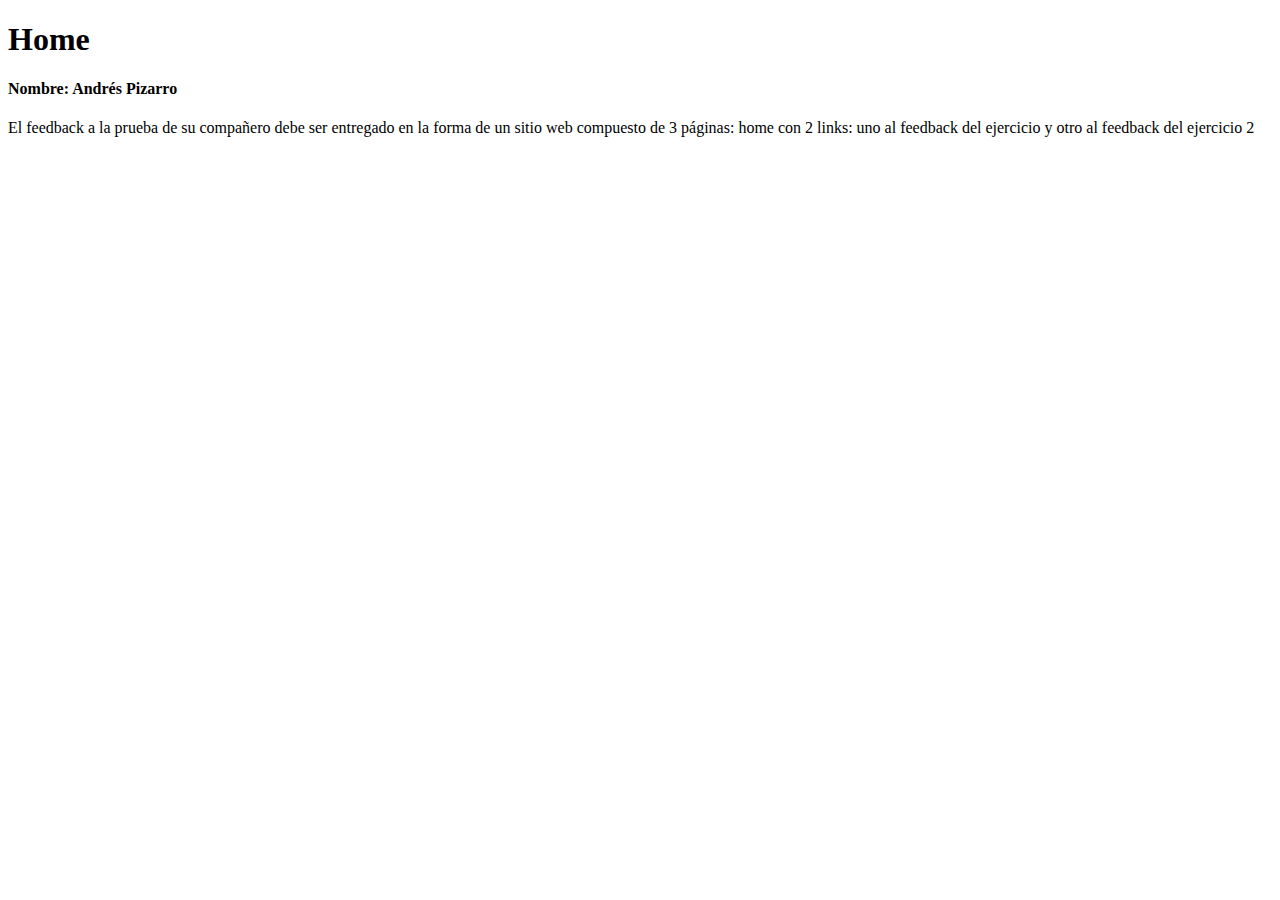
==== index.html @ bb94f4ad "agregado nombre" ====
<!DOCTYPE html>
<html>

    <head>
        <meta charset="UTF-8">
        <title>Primera página</title>
    </head>
        <h1>Home</h1>
    <body>
        <h4>Nombre: Andrés Pizarro</h4>
        <P>El feedback a la prueba de su compañero debe ser entregado en la forma de un sitio web compuesto de 3 páginas: home con 2 links: uno al feedback del ejercicio y otro al feedback del ejercicio 2</P>
    </body>
</html>
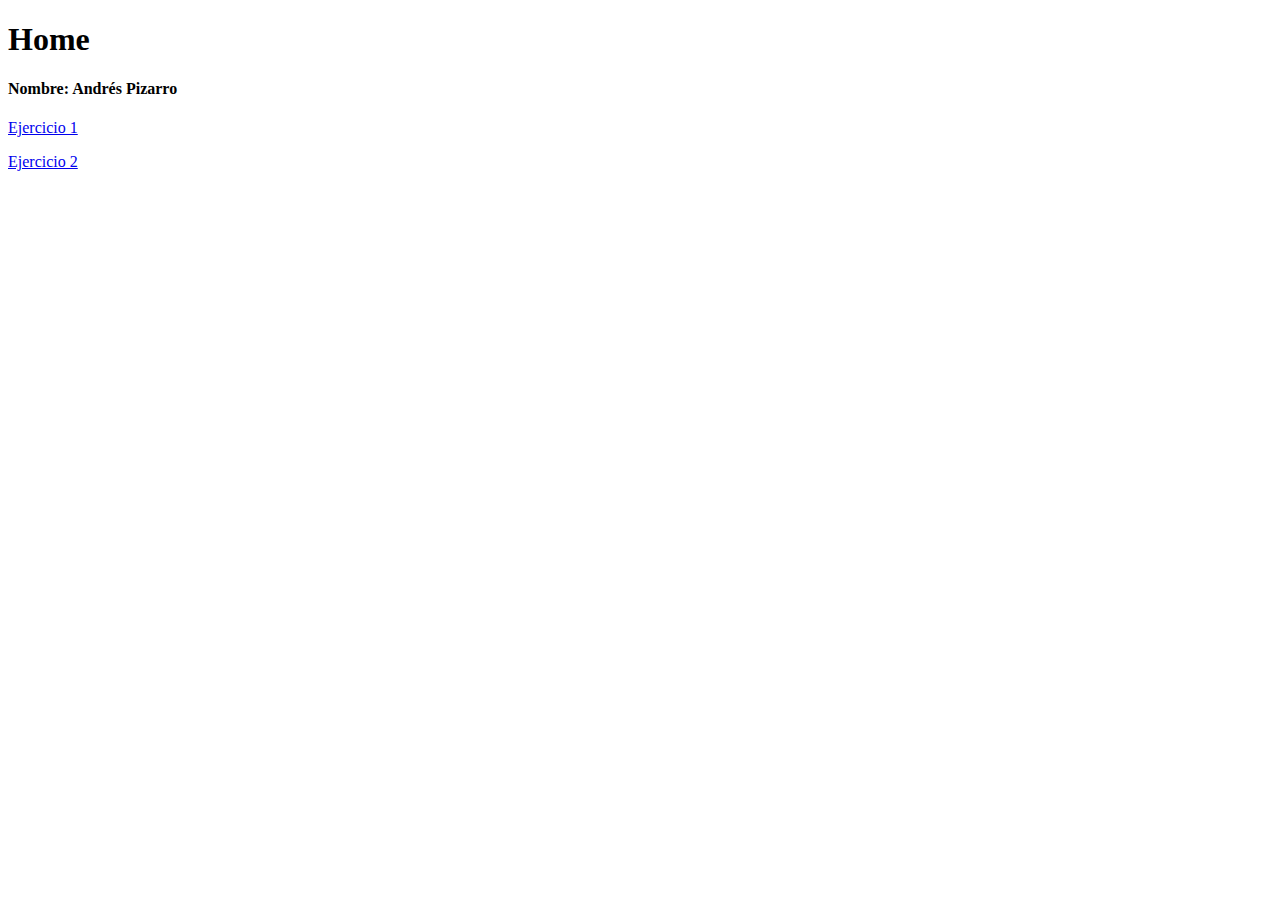
==== commit 00c48e54: "links agregados" ====
--- a/index.html
+++ b/index.html
@@ -8,6 +8,7 @@
         <h1>Home</h1>
     <body>
         <h4>Nombre: Andrés Pizarro</h4>
-        <P>El feedback a la prueba de su compañero debe ser entregado en la forma de un sitio web compuesto de 3 páginas: home con 2 links: uno al feedback del ejercicio y otro al feedback del ejercicio 2</P>
+        <P><a href="ejercicio1.html">Ejercicio 1</a></P>
+        <p><a href="ejercicio2.html">Ejercicio 2</a></p>
     </body>
 </html>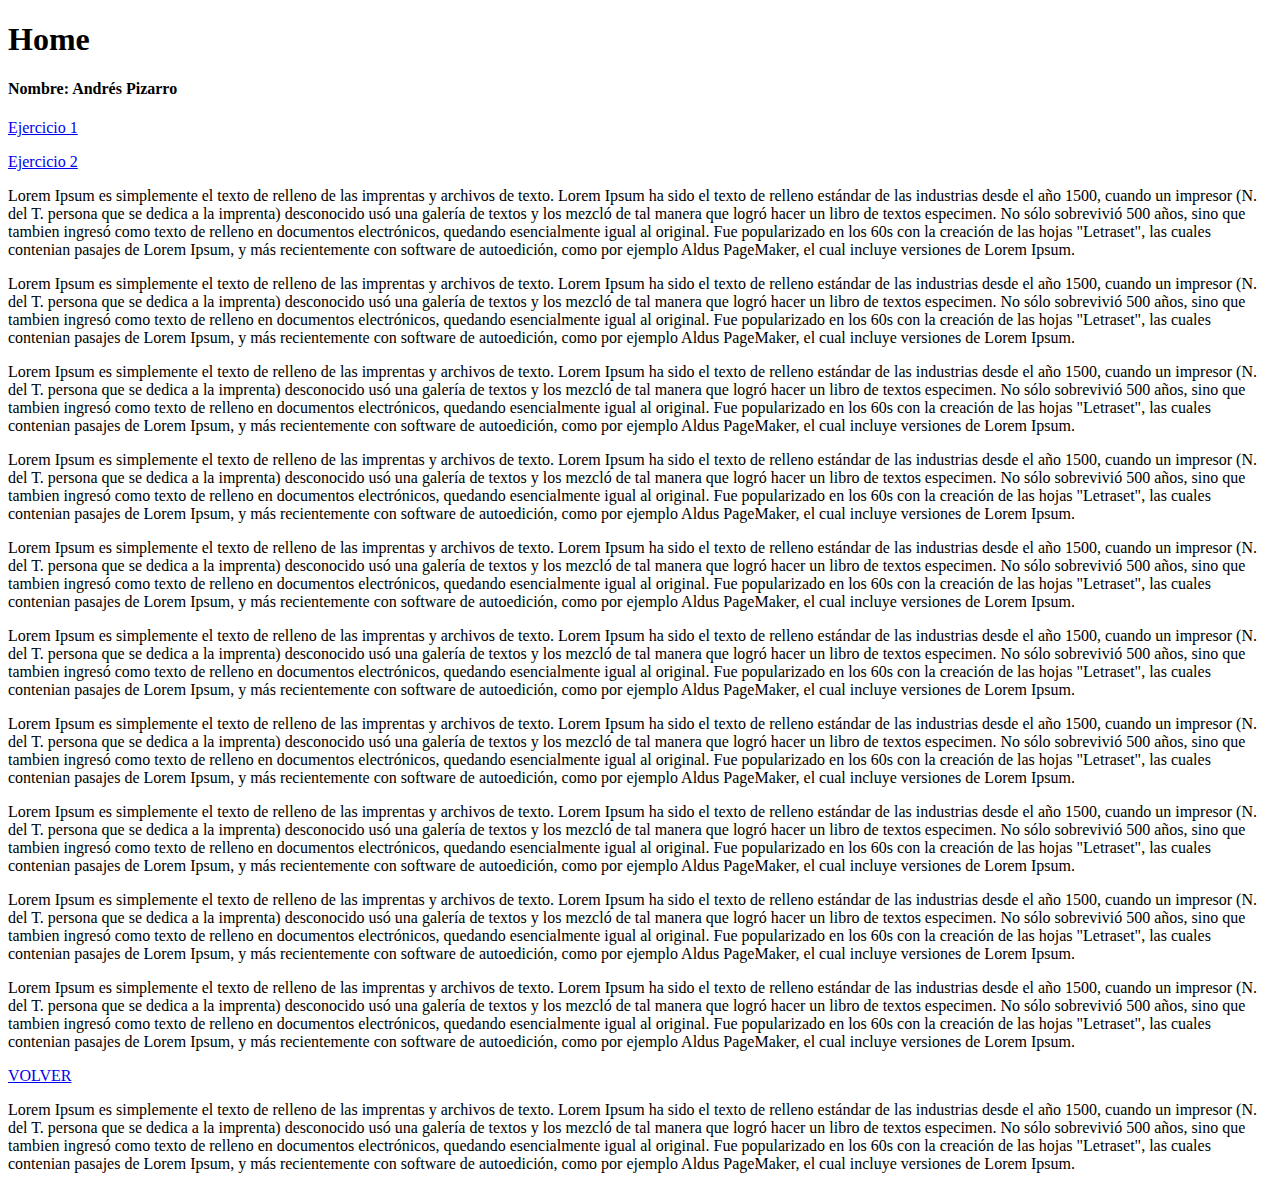
==== commit b89cac3a: "volver al tope" ====
--- a/index.html
+++ b/index.html
@@ -10,5 +10,40 @@
         <h4>Nombre: Andrés Pizarro</h4>
         <P><a href="ejercicio1.html">Ejercicio 1</a></P>
         <p><a href="ejercicio2.html">Ejercicio 2</a></p>
+
+        <p>
+            Lorem Ipsum es simplemente el texto de relleno de las imprentas y archivos de texto. Lorem Ipsum ha sido el texto de relleno estándar de las industrias desde el año 1500, cuando un impresor (N. del T. persona que se dedica a la imprenta) desconocido usó una galería de textos y los mezcló de tal manera que logró hacer un libro de textos especimen. No sólo sobrevivió 500 años, sino que tambien ingresó como texto de relleno en documentos electrónicos, quedando esencialmente igual al original. Fue popularizado en los 60s con la creación de las hojas "Letraset", las cuales contenian pasajes de Lorem Ipsum, y más recientemente con software de autoedición, como por ejemplo Aldus PageMaker, el cual incluye versiones de Lorem Ipsum.
+        </p>
+        <p>
+            Lorem Ipsum es simplemente el texto de relleno de las imprentas y archivos de texto. Lorem Ipsum ha sido el texto de relleno estándar de las industrias desde el año 1500, cuando un impresor (N. del T. persona que se dedica a la imprenta) desconocido usó una galería de textos y los mezcló de tal manera que logró hacer un libro de textos especimen. No sólo sobrevivió 500 años, sino que tambien ingresó como texto de relleno en documentos electrónicos, quedando esencialmente igual al original. Fue popularizado en los 60s con la creación de las hojas "Letraset", las cuales contenian pasajes de Lorem Ipsum, y más recientemente con software de autoedición, como por ejemplo Aldus PageMaker, el cual incluye versiones de Lorem Ipsum.
+        </p>
+        <p>
+            Lorem Ipsum es simplemente el texto de relleno de las imprentas y archivos de texto. Lorem Ipsum ha sido el texto de relleno estándar de las industrias desde el año 1500, cuando un impresor (N. del T. persona que se dedica a la imprenta) desconocido usó una galería de textos y los mezcló de tal manera que logró hacer un libro de textos especimen. No sólo sobrevivió 500 años, sino que tambien ingresó como texto de relleno en documentos electrónicos, quedando esencialmente igual al original. Fue popularizado en los 60s con la creación de las hojas "Letraset", las cuales contenian pasajes de Lorem Ipsum, y más recientemente con software de autoedición, como por ejemplo Aldus PageMaker, el cual incluye versiones de Lorem Ipsum.
+        </p>
+        <p>
+            Lorem Ipsum es simplemente el texto de relleno de las imprentas y archivos de texto. Lorem Ipsum ha sido el texto de relleno estándar de las industrias desde el año 1500, cuando un impresor (N. del T. persona que se dedica a la imprenta) desconocido usó una galería de textos y los mezcló de tal manera que logró hacer un libro de textos especimen. No sólo sobrevivió 500 años, sino que tambien ingresó como texto de relleno en documentos electrónicos, quedando esencialmente igual al original. Fue popularizado en los 60s con la creación de las hojas "Letraset", las cuales contenian pasajes de Lorem Ipsum, y más recientemente con software de autoedición, como por ejemplo Aldus PageMaker, el cual incluye versiones de Lorem Ipsum.
+        </p>
+        <p>
+            Lorem Ipsum es simplemente el texto de relleno de las imprentas y archivos de texto. Lorem Ipsum ha sido el texto de relleno estándar de las industrias desde el año 1500, cuando un impresor (N. del T. persona que se dedica a la imprenta) desconocido usó una galería de textos y los mezcló de tal manera que logró hacer un libro de textos especimen. No sólo sobrevivió 500 años, sino que tambien ingresó como texto de relleno en documentos electrónicos, quedando esencialmente igual al original. Fue popularizado en los 60s con la creación de las hojas "Letraset", las cuales contenian pasajes de Lorem Ipsum, y más recientemente con software de autoedición, como por ejemplo Aldus PageMaker, el cual incluye versiones de Lorem Ipsum.
+        </p>
+        <p>
+            Lorem Ipsum es simplemente el texto de relleno de las imprentas y archivos de texto. Lorem Ipsum ha sido el texto de relleno estándar de las industrias desde el año 1500, cuando un impresor (N. del T. persona que se dedica a la imprenta) desconocido usó una galería de textos y los mezcló de tal manera que logró hacer un libro de textos especimen. No sólo sobrevivió 500 años, sino que tambien ingresó como texto de relleno en documentos electrónicos, quedando esencialmente igual al original. Fue popularizado en los 60s con la creación de las hojas "Letraset", las cuales contenian pasajes de Lorem Ipsum, y más recientemente con software de autoedición, como por ejemplo Aldus PageMaker, el cual incluye versiones de Lorem Ipsum.
+        </p>
+        <p>
+            Lorem Ipsum es simplemente el texto de relleno de las imprentas y archivos de texto. Lorem Ipsum ha sido el texto de relleno estándar de las industrias desde el año 1500, cuando un impresor (N. del T. persona que se dedica a la imprenta) desconocido usó una galería de textos y los mezcló de tal manera que logró hacer un libro de textos especimen. No sólo sobrevivió 500 años, sino que tambien ingresó como texto de relleno en documentos electrónicos, quedando esencialmente igual al original. Fue popularizado en los 60s con la creación de las hojas "Letraset", las cuales contenian pasajes de Lorem Ipsum, y más recientemente con software de autoedición, como por ejemplo Aldus PageMaker, el cual incluye versiones de Lorem Ipsum.
+        </p>
+        <p>
+            Lorem Ipsum es simplemente el texto de relleno de las imprentas y archivos de texto. Lorem Ipsum ha sido el texto de relleno estándar de las industrias desde el año 1500, cuando un impresor (N. del T. persona que se dedica a la imprenta) desconocido usó una galería de textos y los mezcló de tal manera que logró hacer un libro de textos especimen. No sólo sobrevivió 500 años, sino que tambien ingresó como texto de relleno en documentos electrónicos, quedando esencialmente igual al original. Fue popularizado en los 60s con la creación de las hojas "Letraset", las cuales contenian pasajes de Lorem Ipsum, y más recientemente con software de autoedición, como por ejemplo Aldus PageMaker, el cual incluye versiones de Lorem Ipsum.
+        </p>
+        <p>
+            Lorem Ipsum es simplemente el texto de relleno de las imprentas y archivos de texto. Lorem Ipsum ha sido el texto de relleno estándar de las industrias desde el año 1500, cuando un impresor (N. del T. persona que se dedica a la imprenta) desconocido usó una galería de textos y los mezcló de tal manera que logró hacer un libro de textos especimen. No sólo sobrevivió 500 años, sino que tambien ingresó como texto de relleno en documentos electrónicos, quedando esencialmente igual al original. Fue popularizado en los 60s con la creación de las hojas "Letraset", las cuales contenian pasajes de Lorem Ipsum, y más recientemente con software de autoedición, como por ejemplo Aldus PageMaker, el cual incluye versiones de Lorem Ipsum.
+        </p>
+        <p>
+            Lorem Ipsum es simplemente el texto de relleno de las imprentas y archivos de texto. Lorem Ipsum ha sido el texto de relleno estándar de las industrias desde el año 1500, cuando un impresor (N. del T. persona que se dedica a la imprenta) desconocido usó una galería de textos y los mezcló de tal manera que logró hacer un libro de textos especimen. No sólo sobrevivió 500 años, sino que tambien ingresó como texto de relleno en documentos electrónicos, quedando esencialmente igual al original. Fue popularizado en los 60s con la creación de las hojas "Letraset", las cuales contenian pasajes de Lorem Ipsum, y más recientemente con software de autoedición, como por ejemplo Aldus PageMaker, el cual incluye versiones de Lorem Ipsum.
+        </p>
+        <a href="#"> VOLVER</a>
+        <p>
+            Lorem Ipsum es simplemente el texto de relleno de las imprentas y archivos de texto. Lorem Ipsum ha sido el texto de relleno estándar de las industrias desde el año 1500, cuando un impresor (N. del T. persona que se dedica a la imprenta) desconocido usó una galería de textos y los mezcló de tal manera que logró hacer un libro de textos especimen. No sólo sobrevivió 500 años, sino que tambien ingresó como texto de relleno en documentos electrónicos, quedando esencialmente igual al original. Fue popularizado en los 60s con la creación de las hojas "Letraset", las cuales contenian pasajes de Lorem Ipsum, y más recientemente con software de autoedición, como por ejemplo Aldus PageMaker, el cual incluye versiones de Lorem Ipsum.
+        </p>
     </body>
 </html>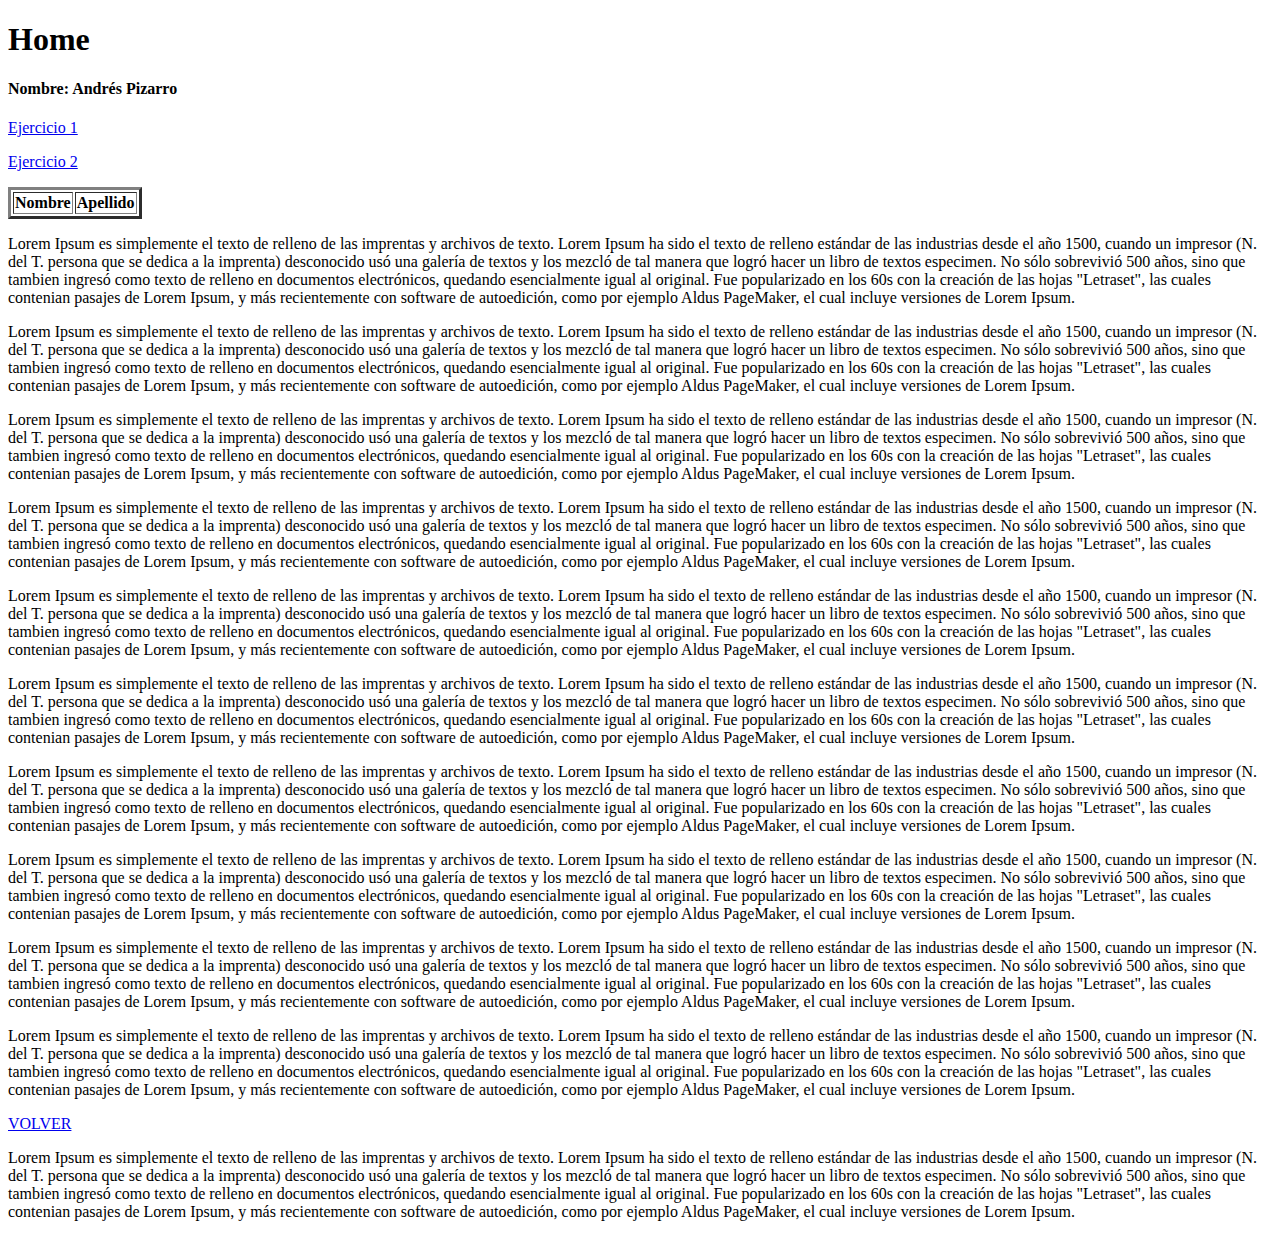
==== commit db2ffbd3: "fix" ====
--- a/index.html
+++ b/index.html
@@ -10,6 +10,11 @@
         <h4>Nombre: Andrés Pizarro</h4>
         <P><a href="ejercicio1.html">Ejercicio 1</a></P>
         <p><a href="ejercicio2.html">Ejercicio 2</a></p>
+        
+        <table border="3">
+            <th>Nombre</th>
+            <th>Apellido</th>
+        </table>
 
         <p>
             Lorem Ipsum es simplemente el texto de relleno de las imprentas y archivos de texto. Lorem Ipsum ha sido el texto de relleno estándar de las industrias desde el año 1500, cuando un impresor (N. del T. persona que se dedica a la imprenta) desconocido usó una galería de textos y los mezcló de tal manera que logró hacer un libro de textos especimen. No sólo sobrevivió 500 años, sino que tambien ingresó como texto de relleno en documentos electrónicos, quedando esencialmente igual al original. Fue popularizado en los 60s con la creación de las hojas "Letraset", las cuales contenian pasajes de Lorem Ipsum, y más recientemente con software de autoedición, como por ejemplo Aldus PageMaker, el cual incluye versiones de Lorem Ipsum.
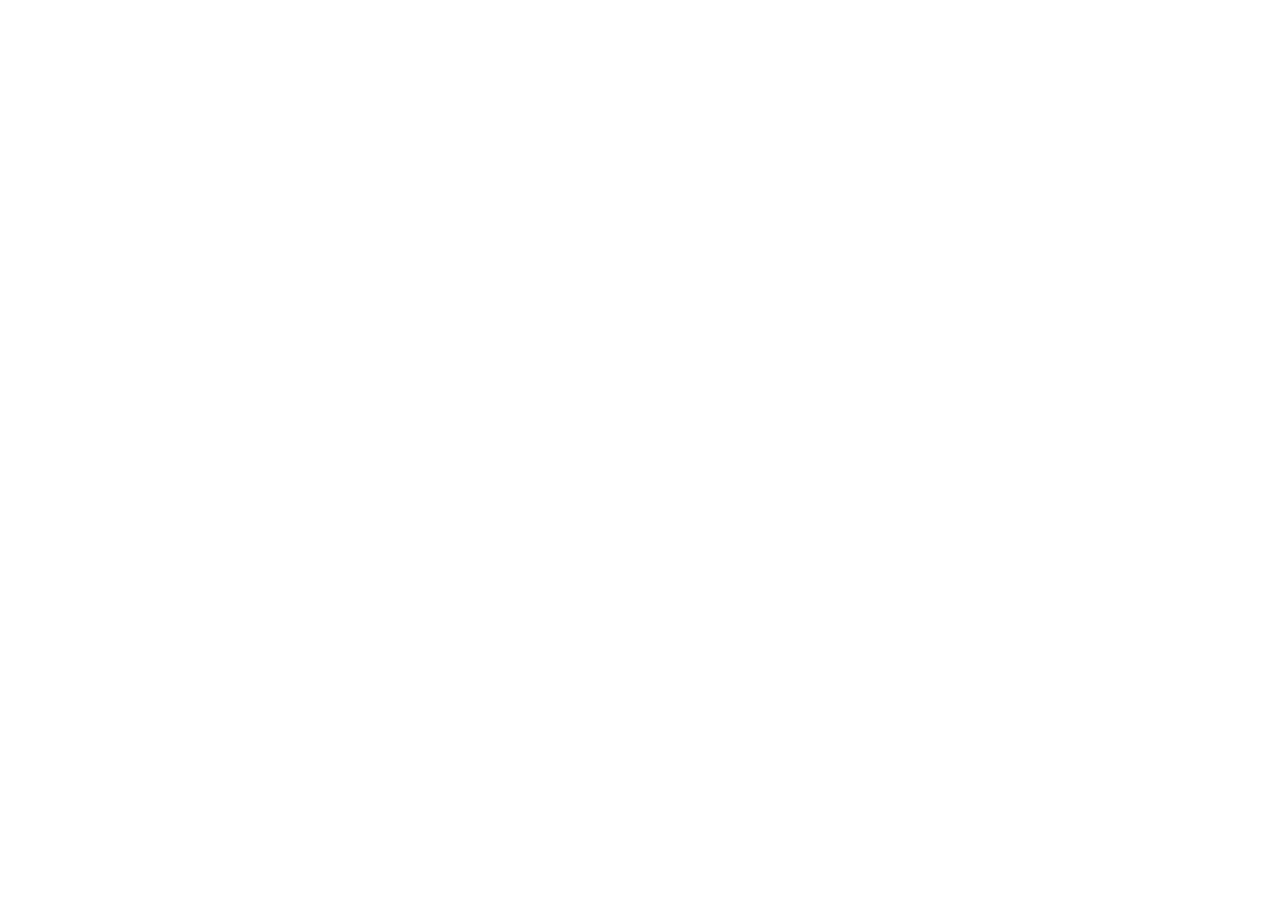
==== commit 26e65d2c: "Nueva base" ====
--- a/index.html
+++ b/index.html
@@ -3,52 +3,10 @@
 
     <head>
         <meta charset="UTF-8">
-        <title>Primera página</title>
+        <title>Dashboard</title>
+        <link rel="stylesheet" type="text/css" href="style.css">
     </head>
-        <h1>Home</h1>
     <body>
-        <h4>Nombre: Andrés Pizarro</h4>
-        <P><a href="ejercicio1.html">Ejercicio 1</a></P>
-        <p><a href="ejercicio2.html">Ejercicio 2</a></p>
-        
-        <table border="3">
-            <th>Nombre</th>
-            <th>Apellido</th>
-        </table>
 
-        <p>
-            Lorem Ipsum es simplemente el texto de relleno de las imprentas y archivos de texto. Lorem Ipsum ha sido el texto de relleno estándar de las industrias desde el año 1500, cuando un impresor (N. del T. persona que se dedica a la imprenta) desconocido usó una galería de textos y los mezcló de tal manera que logró hacer un libro de textos especimen. No sólo sobrevivió 500 años, sino que tambien ingresó como texto de relleno en documentos electrónicos, quedando esencialmente igual al original. Fue popularizado en los 60s con la creación de las hojas "Letraset", las cuales contenian pasajes de Lorem Ipsum, y más recientemente con software de autoedición, como por ejemplo Aldus PageMaker, el cual incluye versiones de Lorem Ipsum.
-        </p>
-        <p>
-            Lorem Ipsum es simplemente el texto de relleno de las imprentas y archivos de texto. Lorem Ipsum ha sido el texto de relleno estándar de las industrias desde el año 1500, cuando un impresor (N. del T. persona que se dedica a la imprenta) desconocido usó una galería de textos y los mezcló de tal manera que logró hacer un libro de textos especimen. No sólo sobrevivió 500 años, sino que tambien ingresó como texto de relleno en documentos electrónicos, quedando esencialmente igual al original. Fue popularizado en los 60s con la creación de las hojas "Letraset", las cuales contenian pasajes de Lorem Ipsum, y más recientemente con software de autoedición, como por ejemplo Aldus PageMaker, el cual incluye versiones de Lorem Ipsum.
-        </p>
-        <p>
-            Lorem Ipsum es simplemente el texto de relleno de las imprentas y archivos de texto. Lorem Ipsum ha sido el texto de relleno estándar de las industrias desde el año 1500, cuando un impresor (N. del T. persona que se dedica a la imprenta) desconocido usó una galería de textos y los mezcló de tal manera que logró hacer un libro de textos especimen. No sólo sobrevivió 500 años, sino que tambien ingresó como texto de relleno en documentos electrónicos, quedando esencialmente igual al original. Fue popularizado en los 60s con la creación de las hojas "Letraset", las cuales contenian pasajes de Lorem Ipsum, y más recientemente con software de autoedición, como por ejemplo Aldus PageMaker, el cual incluye versiones de Lorem Ipsum.
-        </p>
-        <p>
-            Lorem Ipsum es simplemente el texto de relleno de las imprentas y archivos de texto. Lorem Ipsum ha sido el texto de relleno estándar de las industrias desde el año 1500, cuando un impresor (N. del T. persona que se dedica a la imprenta) desconocido usó una galería de textos y los mezcló de tal manera que logró hacer un libro de textos especimen. No sólo sobrevivió 500 años, sino que tambien ingresó como texto de relleno en documentos electrónicos, quedando esencialmente igual al original. Fue popularizado en los 60s con la creación de las hojas "Letraset", las cuales contenian pasajes de Lorem Ipsum, y más recientemente con software de autoedición, como por ejemplo Aldus PageMaker, el cual incluye versiones de Lorem Ipsum.
-        </p>
-        <p>
-            Lorem Ipsum es simplemente el texto de relleno de las imprentas y archivos de texto. Lorem Ipsum ha sido el texto de relleno estándar de las industrias desde el año 1500, cuando un impresor (N. del T. persona que se dedica a la imprenta) desconocido usó una galería de textos y los mezcló de tal manera que logró hacer un libro de textos especimen. No sólo sobrevivió 500 años, sino que tambien ingresó como texto de relleno en documentos electrónicos, quedando esencialmente igual al original. Fue popularizado en los 60s con la creación de las hojas "Letraset", las cuales contenian pasajes de Lorem Ipsum, y más recientemente con software de autoedición, como por ejemplo Aldus PageMaker, el cual incluye versiones de Lorem Ipsum.
-        </p>
-        <p>
-            Lorem Ipsum es simplemente el texto de relleno de las imprentas y archivos de texto. Lorem Ipsum ha sido el texto de relleno estándar de las industrias desde el año 1500, cuando un impresor (N. del T. persona que se dedica a la imprenta) desconocido usó una galería de textos y los mezcló de tal manera que logró hacer un libro de textos especimen. No sólo sobrevivió 500 años, sino que tambien ingresó como texto de relleno en documentos electrónicos, quedando esencialmente igual al original. Fue popularizado en los 60s con la creación de las hojas "Letraset", las cuales contenian pasajes de Lorem Ipsum, y más recientemente con software de autoedición, como por ejemplo Aldus PageMaker, el cual incluye versiones de Lorem Ipsum.
-        </p>
-        <p>
-            Lorem Ipsum es simplemente el texto de relleno de las imprentas y archivos de texto. Lorem Ipsum ha sido el texto de relleno estándar de las industrias desde el año 1500, cuando un impresor (N. del T. persona que se dedica a la imprenta) desconocido usó una galería de textos y los mezcló de tal manera que logró hacer un libro de textos especimen. No sólo sobrevivió 500 años, sino que tambien ingresó como texto de relleno en documentos electrónicos, quedando esencialmente igual al original. Fue popularizado en los 60s con la creación de las hojas "Letraset", las cuales contenian pasajes de Lorem Ipsum, y más recientemente con software de autoedición, como por ejemplo Aldus PageMaker, el cual incluye versiones de Lorem Ipsum.
-        </p>
-        <p>
-            Lorem Ipsum es simplemente el texto de relleno de las imprentas y archivos de texto. Lorem Ipsum ha sido el texto de relleno estándar de las industrias desde el año 1500, cuando un impresor (N. del T. persona que se dedica a la imprenta) desconocido usó una galería de textos y los mezcló de tal manera que logró hacer un libro de textos especimen. No sólo sobrevivió 500 años, sino que tambien ingresó como texto de relleno en documentos electrónicos, quedando esencialmente igual al original. Fue popularizado en los 60s con la creación de las hojas "Letraset", las cuales contenian pasajes de Lorem Ipsum, y más recientemente con software de autoedición, como por ejemplo Aldus PageMaker, el cual incluye versiones de Lorem Ipsum.
-        </p>
-        <p>
-            Lorem Ipsum es simplemente el texto de relleno de las imprentas y archivos de texto. Lorem Ipsum ha sido el texto de relleno estándar de las industrias desde el año 1500, cuando un impresor (N. del T. persona que se dedica a la imprenta) desconocido usó una galería de textos y los mezcló de tal manera que logró hacer un libro de textos especimen. No sólo sobrevivió 500 años, sino que tambien ingresó como texto de relleno en documentos electrónicos, quedando esencialmente igual al original. Fue popularizado en los 60s con la creación de las hojas "Letraset", las cuales contenian pasajes de Lorem Ipsum, y más recientemente con software de autoedición, como por ejemplo Aldus PageMaker, el cual incluye versiones de Lorem Ipsum.
-        </p>
-        <p>
-            Lorem Ipsum es simplemente el texto de relleno de las imprentas y archivos de texto. Lorem Ipsum ha sido el texto de relleno estándar de las industrias desde el año 1500, cuando un impresor (N. del T. persona que se dedica a la imprenta) desconocido usó una galería de textos y los mezcló de tal manera que logró hacer un libro de textos especimen. No sólo sobrevivió 500 años, sino que tambien ingresó como texto de relleno en documentos electrónicos, quedando esencialmente igual al original. Fue popularizado en los 60s con la creación de las hojas "Letraset", las cuales contenian pasajes de Lorem Ipsum, y más recientemente con software de autoedición, como por ejemplo Aldus PageMaker, el cual incluye versiones de Lorem Ipsum.
-        </p>
-        <a href="#"> VOLVER</a>
-        <p>
-            Lorem Ipsum es simplemente el texto de relleno de las imprentas y archivos de texto. Lorem Ipsum ha sido el texto de relleno estándar de las industrias desde el año 1500, cuando un impresor (N. del T. persona que se dedica a la imprenta) desconocido usó una galería de textos y los mezcló de tal manera que logró hacer un libro de textos especimen. No sólo sobrevivió 500 años, sino que tambien ingresó como texto de relleno en documentos electrónicos, quedando esencialmente igual al original. Fue popularizado en los 60s con la creación de las hojas "Letraset", las cuales contenian pasajes de Lorem Ipsum, y más recientemente con software de autoedición, como por ejemplo Aldus PageMaker, el cual incluye versiones de Lorem Ipsum.
-        </p>
     </body>
 </html>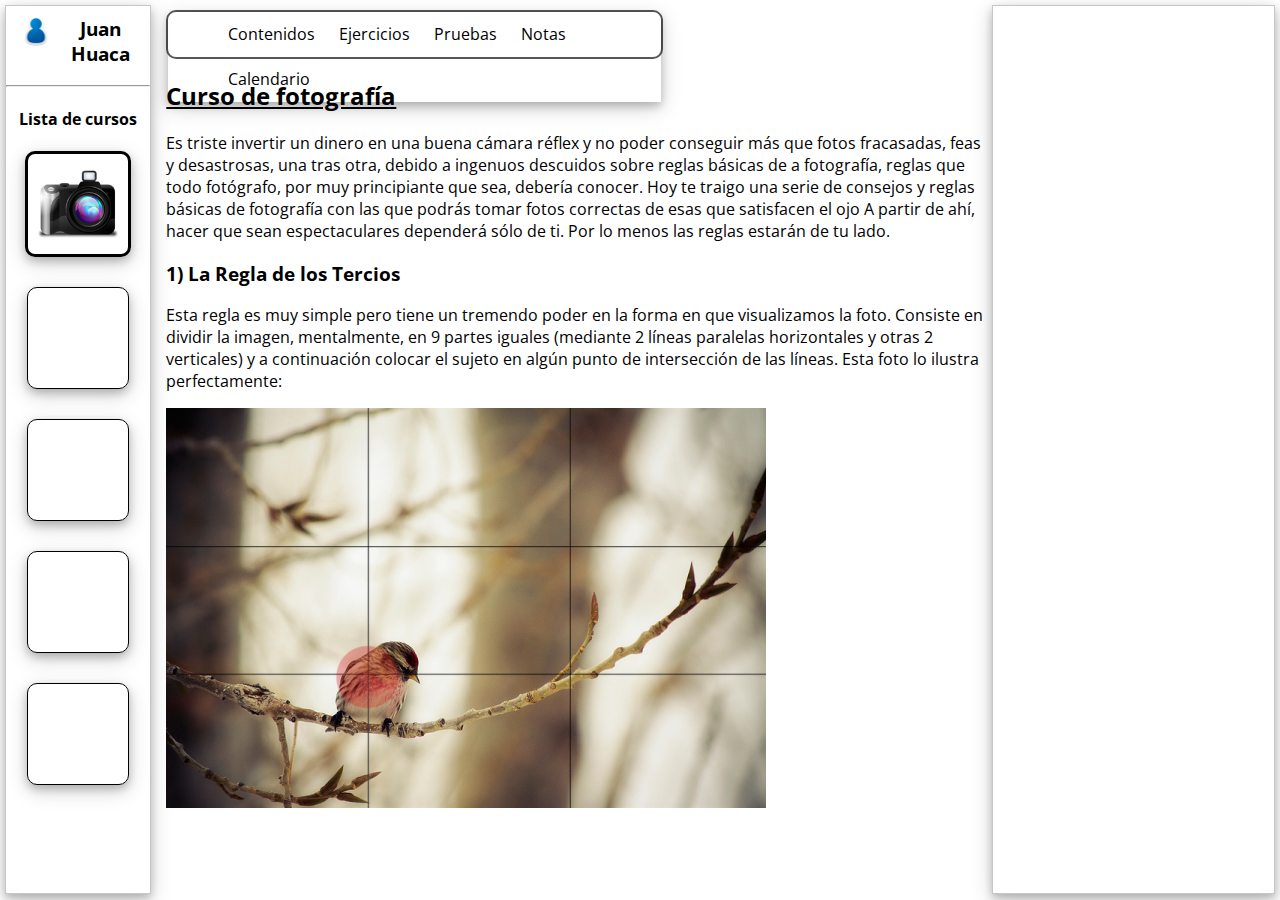
==== commit 08fb2ada: "css y diseño basico" ====
--- a/index.html
+++ b/index.html
@@ -5,8 +5,71 @@
         <meta charset="UTF-8">
         <title>Dashboard</title>
         <link rel="stylesheet" type="text/css" href="style.css">
+        <link href="https://fonts.googleapis.com/css?family=Open+Sans" rel="stylesheet">
     </head>
     <body>
+        <nav id="left-nav">
+            <img id="user-icon" src="imagenes/user-icon.png"/>
+            <h3 id="username">Juan Huaca</h3>
+            <hr>
+            <h4 id="titulo-cursos">Lista de cursos</h4>
+            <div class="class-icon" style="border-width:3px">
+                <img class="image-icon" src="imagenes/camera-icon.png" title="Curso de fotografía"/>
+            </div>
+
+            <div class="class-icon">
+
+            </div>
+
+            <div class="class-icon">
+
+            </div>
+
+            <div class="class-icon">
+
+            </div>
+
+            <div class="class-icon">
+
+            </div>
+        </nav>
+
+        <section id="main-content">
+            <header>
+                
+                <nav id="class-menu">
+                    <ul>
+                        <li>Contenidos</li>
+                        <li>Ejercicios</li>
+                        <li>Pruebas</li>
+                        <li>Notas</li>
+                        <li>Calendario</li>
+                    </ul>
+                </nav>
+                
+            </header>
+
+            <article>
+                <h2 id="class-title">Curso de fotografía</h2>
+                <section id="introduction">
+                    <p>Es triste invertir un dinero en una buena cámara réflex y no poder conseguir más que fotos fracasadas, feas y desastrosas, una tras otra, debido a ingenuos descuidos sobre reglas básicas de a fotografía, reglas que todo fotógrafo, por muy principiante que sea, debería conocer. Hoy te traigo una serie de consejos y reglas básicas de fotografía con las que podrás tomar fotos correctas de esas que satisfacen el ojo A partir de ahí, hacer que sean espectaculares dependerá sólo de ti. Por lo menos las reglas estarán de tu lado.</p>
+                </section>
+
+                <section id="contenido-articulo">
+                    <h3>1) La Regla de los Tercios</h3>
+                    <p>
+                            Esta regla es muy simple pero tiene un tremendo poder en la forma en que visualizamos la foto. Consiste en dividir la imagen, mentalmente, en 9 partes iguales (mediante 2 líneas paralelas horizontales y otras 2 verticales) y a continuación colocar el sujeto en algún punto de intersección de las líneas. Esta foto lo ilustra perfectamente:
+                    </p>
+                    <img src="imagenes/reglatercios.png"/>
+                </section>
+
+            </article>
+
+        </section>
+
+        <section id=chat>
+
+        </section>
 
     </body>
 </html>--- a/style.css
+++ b/style.css
@@ -0,0 +1,113 @@
+body{
+    margin: 0 0 0 0;
+    font-family: 'Open Sans';
+    display: flex;
+}
+
+#left-nav{
+    background-color: rgb(255, 255, 255);
+    width: 180px;
+    margin: 5px;
+    box-shadow: 0 4px 8px 0 rgba(0, 0, 0, 0.2), 0 6px 20px 0 rgba(0, 0, 0, 0.19);
+    border-width: 1px;
+    border-color: rgb(199, 199, 199);
+    border-style: solid;
+    flex-direction: row;
+    height: 98.5vh;
+    overflow: auto;
+    
+}
+
+#username{
+    margin-top: 10px;
+    text-align: center;
+}
+
+#user-icon{
+    width: 30px;
+    height: 30px;
+    float: left;
+    margin-top: 10px;
+    margin-left: 15px
+}
+
+#titulo-cursos{
+    text-align: center;
+}
+
+.class-icon{
+    border-style: solid;
+    border-color: black;
+    border-width: 1px;
+    width: 100px;
+    height: 100px;
+    border-radius: 10px;
+    margin-left: auto;
+    margin-right: auto;
+    margin-bottom: 30px;
+    box-shadow: 0 4px 8px 0 rgba(0, 0, 0, 0.2), 0 6px 20px 0 rgba(0, 0, 0, 0.19);
+    transition: all .2s ease-in-out;
+}
+
+.class-icon:hover{
+    transform: scale(1.3);
+}
+
+.image-icon{
+    margin-left: auto;
+    margin-right: auto;
+    width: 80px;
+    height: 80px;
+    display: block;
+    margin-top: 10px;
+}
+
+#main-content{
+    margin-top: 0px;
+    padding-top: 10px;
+    padding-left: 10px;
+    width:80%;
+}
+
+#class-title{
+    text-decoration: underline;
+}
+
+#chat{
+    width: 350px;
+    height: 98.5vh;
+    overflow: auto;
+    box-shadow: 0 4px 8px 0 rgba(0, 0, 0, 0.2), 0 6px 20px 0 rgba(0, 0, 0, 0.19);
+    margin: 5px;
+    border-width: 1px;
+    border-color: rgb(199, 199, 199);
+    border-style: solid;
+}
+
+header{
+    
+   
+    height: 45px;
+    border-style: solid;
+    border-color: rgb(88, 88, 88);
+    border-width: 2px;
+    border-radius: 10px;
+    width: 60%
+}
+
+#class-menu{
+    
+line-height: 45px;
+box-shadow: 0 4px 8px 0 rgba(0, 0, 0, 0.2), 0 6px 20px 0 rgba(0, 0, 0, 0.19);
+
+}
+
+#class-menu li{
+    display:inline;
+    margin-left: 20px;
+}
+
+#class-menu ul{
+    margin-top: 0px;
+    margin-bottom: 0px;
+}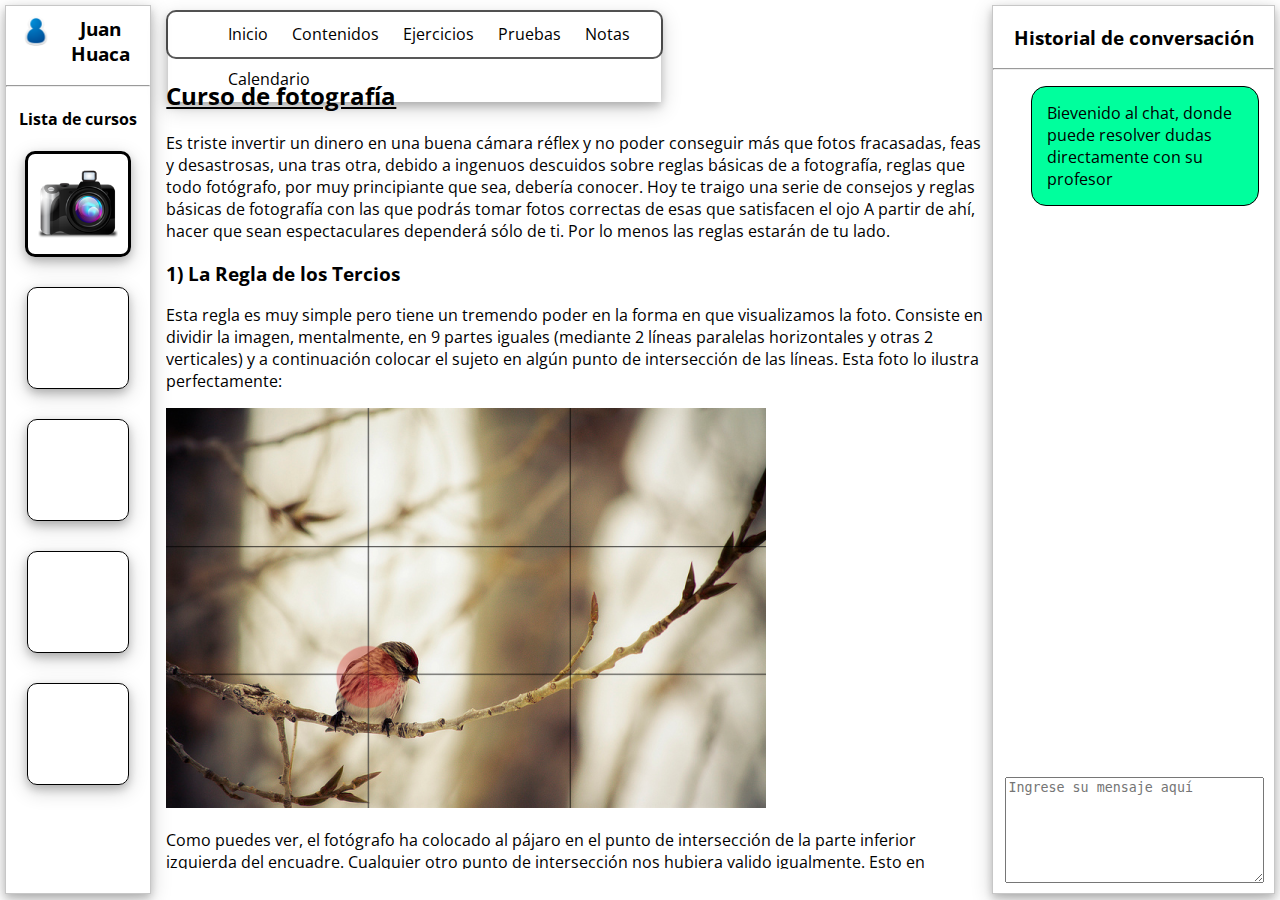
==== commit e8a1f98c: "se agrega el chat" ====
--- a/index.html
+++ b/index.html
@@ -39,6 +39,7 @@
                 
                 <nav id="class-menu">
                     <ul>
+                        <li>Inicio</li>
                         <li>Contenidos</li>
                         <li>Ejercicios</li>
                         <li>Pruebas</li>
@@ -61,6 +62,16 @@
                             Esta regla es muy simple pero tiene un tremendo poder en la forma en que visualizamos la foto. Consiste en dividir la imagen, mentalmente, en 9 partes iguales (mediante 2 líneas paralelas horizontales y otras 2 verticales) y a continuación colocar el sujeto en algún punto de intersección de las líneas. Esta foto lo ilustra perfectamente:
                     </p>
                     <img src="imagenes/reglatercios.png"/>
+
+                    <p>Como puedes ver, el fotógrafo ha colocado al pájaro en el punto de intersección de la parte inferior izquierda del encuadre. Cualquier otro punto de intersección nos hubiera valido igualmente.
+                            Esto en fotografía se llama puntos fuertes. Son puntos que atraen especialmente la atención y le otorgan al sujeto mayor interés y protagonismo.</p>
+
+                    <h3>2) La Ley del Horizonte</h3>
+                    <p>Útil a la hora de fotografiar paisajes. Cuando estés componiendo una foto, antes de disparar imagina 2 líneas horizontales paralelas dividiendo la foto en 3 partes iguales. Esto es aplicable en ambos modos horizontal o vertical.</p>
+                
+                    <h3>3) Explorar nuevos ángulos</h3>
+                    <p>Experimenta la fotografía disparando con tu cámara desde ángulos atrevidos y poco usuales. Por ejemplo hazte una foto a ti mismo en el retrovisor del coche (sólo cuando no seas tú el conductor, por favor) o captura la imagen de algún edificio histórico reflejada en un charco de agua.</p>
+                
                 </section>
 
             </article>
@@ -68,7 +79,10 @@
         </section>
 
         <section id=chat>
-
+            <h3 id="titulo-chat">Historial de conversación</h3>
+            <hr>
+            <p class="mensaje-bot">Bievenido al chat, donde puede resolver dudas directamente con su profesor</p>
+            <textarea id="text-box" placeholder="Ingrese su mensaje aquí"></textarea>
         </section>
 
     </body>
--- a/style.css
+++ b/style.css
@@ -82,6 +82,7 @@
     border-width: 1px;
     border-color: rgb(199, 199, 199);
     border-style: solid;
+    position: relative;
 }
 
 header{
@@ -107,7 +108,43 @@
     margin-left: 20px;
 }
 
+#class-menu li:hover{
+    display:inline;
+    margin-left: 20px;
+    text-decoration: underline;
+}
+
 #class-menu ul{
     margin-top: 0px;
     margin-bottom: 0px;
+}
+
+#titulo-chat{
+    text-align: center;
+}
+
+.mensaje-bot{
+    background-color: rgb(0, 255, 157);
+    width: 70%;
+    height:auto;
+    margin-left: auto;
+    margin-right: 15px;
+    padding: 15px;
+    border-radius: 15px;
+    border-style: solid;
+    border-color: black;
+    border-width: 1px;
+}
+
+#text-box{
+    width: 90%;
+    min-height: 100px;
+    margin-left:12px;
+    position: absolute;
+    bottom: 10px;
+}
+
+article{
+    height: 90vh;
+    overflow: auto;
 }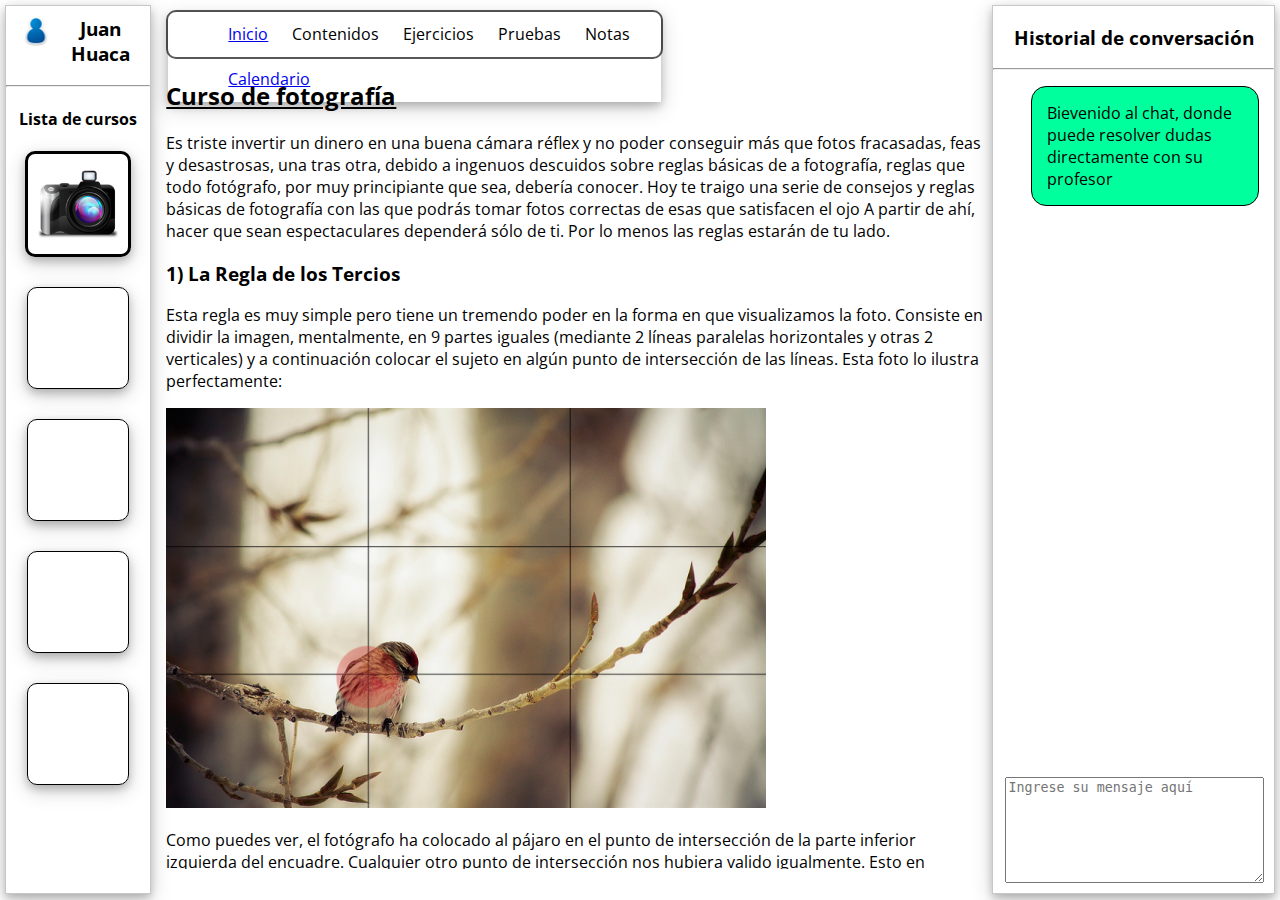
==== commit c0bc15be: "calendario agregado" ====
--- a/index.html
+++ b/index.html
@@ -39,12 +39,12 @@
                 
                 <nav id="class-menu">
                     <ul>
-                        <li>Inicio</li>
+                        <a href="index.html"><li>Inicio</li></a>
                         <li>Contenidos</li>
                         <li>Ejercicios</li>
                         <li>Pruebas</li>
                         <li>Notas</li>
-                        <li>Calendario</li>
+                        <a href="calendario.html"><li>Calendario</li></a>
                     </ul>
                 </nav>
                 
@@ -72,6 +72,7 @@
                     <h3>3) Explorar nuevos ángulos</h3>
                     <p>Experimenta la fotografía disparando con tu cámara desde ángulos atrevidos y poco usuales. Por ejemplo hazte una foto a ti mismo en el retrovisor del coche (sólo cuando no seas tú el conductor, por favor) o captura la imagen de algún edificio histórico reflejada en un charco de agua.</p>
                 
+                    
                 </section>
 
             </article>
